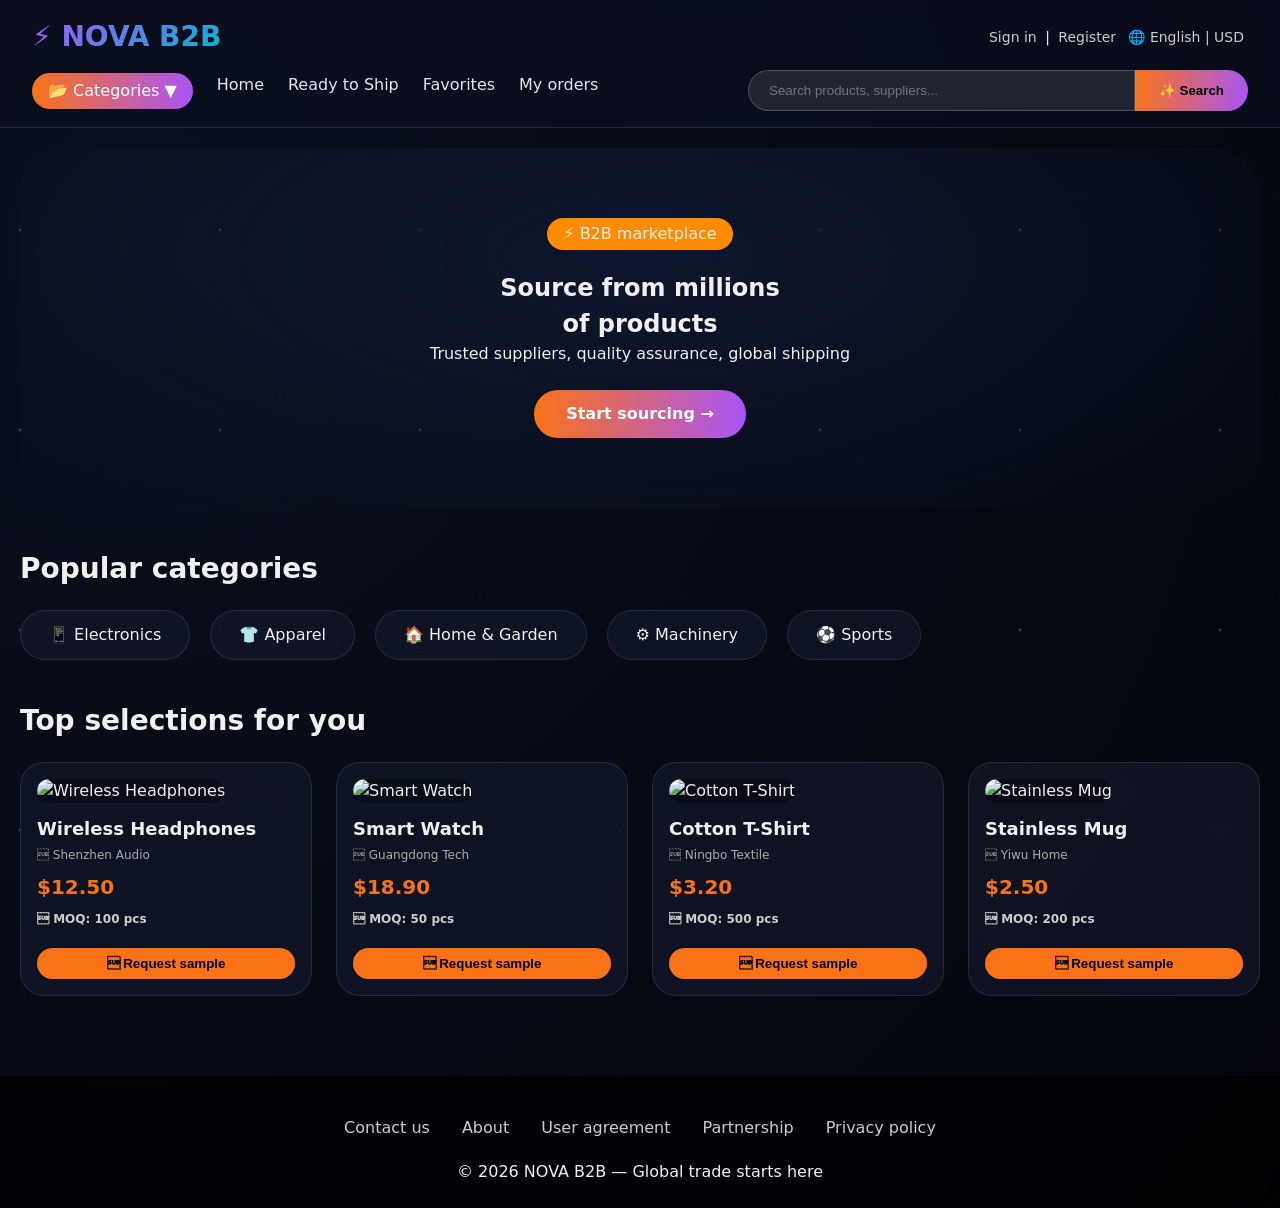
==== index.html @ e1faa7fc "Add files via upload" ====
<!DOCTYPE html>
<html lang="en">
<head>
    <meta charset="UTF-8">
    <meta name="viewport" content="width=device-width, initial-scale=1.0">
    <title>NOVA B2B – Global Trade</title>
    <link rel="stylesheet" href="style.css">
</head>
<body>

<div class="stars"></div>

<header>
    <div class="top-bar">
        <div class="logo">⚡ NOVA B2B</div>
        <div class="auth">
            <a href="#">Sign in</a> <span>|</span> <a href="#">Register</a>
            <span class="lang">🌐 English | USD</span>
        </div>
    </div>
    <div class="main-header">
        <nav class="categories-nav">
            <a href="#" class="cat-dropdown">📂 Categories ▼</a>
            <a href="index.html">Home</a>
            <a href="products.html">Ready to Ship</a>
            <a href="#">Favorites</a>
            <a href="#">My orders</a>
        </nav>
        <div class="search-glass">
            <input type="text" id="searchInput" placeholder="Search products, suppliers...">
            <button id="searchBtn">✨ Search</button>
        </div>
    </div>
</header>

<main>
    <section class="hero-b2b">
        <div class="hero-content">
            <span class="badge">⚡ B2B marketplace</span>
            <h1>Source from millions<br>of products</h1>
            <p>Trusted suppliers, quality assurance, global shipping</p>
            <a href="products.html" class="btn-glow">Start sourcing →</a>
        </div>
    </section>

    <section class="categories-b2b">
        <h2>Popular categories</h2>
        <div class="cat-flex">
            <div class="cat-card">📱 Electronics</div>
            <div class="cat-card">👕 Apparel</div>
            <div class="cat-card">🏠 Home & Garden</div>
            <div class="cat-card">⚙️ Machinery</div>
            <div class="cat-card">⚽ Sports</div>
        </div>
    </section>

    <section class="featured-suppliers">
        <h2>Top selections for you</h2>
        <div class="product-grid" id="featuredGrid"></div>
    </section>
</main>

<footer>
    <div class="footer-links">
        <a href="#">Contact us</a>
        <a href="#">About</a>
        <a href="#">User agreement</a>
        <a href="#">Partnership</a>
        <a href="#">Privacy policy</a>
    </div>
    <p>© 2026 NOVA B2B — Global trade starts here</p>
</footer>

<script src="script.js"></script>
</body>
</html>
---- style.css ----
* {
    margin: 0;
    padding: 0;
    box-sizing: border-box;
}

body {
    font-family: 'Poppins', system-ui, -apple-system, 'Segoe UI', sans-serif;
    background: radial-gradient(circle at 10% 20%, #0a0f1e, #03050b);
    color: #f0f0f0;
    line-height: 1.5;
    min-height: 100vh;
}

/* stars animation */
.stars {
    position: fixed;
    top: 0;
    left: 0;
    width: 100%;
    height: 100%;
    pointer-events: none;
    z-index: -1;
}
.stars::after {
    content: '';
    position: absolute;
    width: 100%;
    height: 100%;
    background-image: radial-gradient(2px 2px at 20px 30px, #fff, rgba(0,0,0,0)),
                      radial-gradient(1px 1px at 80px 200px, #fff, rgba(0,0,0,0));
    background-repeat: repeat;
    background-size: 200px 200px;
    opacity: 0.3;
    animation: twinkle 3s infinite alternate;
}
@keyframes twinkle {
    0% { opacity: 0.2; }
    100% { opacity: 0.6; }
}

/* glass header */
header {
    background: rgba(10, 15, 30, 0.7);
    backdrop-filter: blur(12px);
    border-bottom: 1px solid rgba(255,255,255,0.1);
    padding: 16px 32px;
    position: sticky;
    top: 0;
    z-index: 100;
}

.top-bar {
    display: flex;
    justify-content: space-between;
    align-items: center;
    flex-wrap: wrap;
    gap: 12px;
    font-size: 14px;
}

.logo {
    font-size: 28px;
    font-weight: 800;
    background: linear-gradient(135deg, #a855f7, #06b6d4);
    -webkit-background-clip: text;
    background-clip: text;
    color: transparent;
}

.auth a, .lang {
    color: #ccc;
    text-decoration: none;
    margin: 0 4px;
}
.auth a:hover {
    color: #a855f7;
}

.main-header {
    display: flex;
    justify-content: space-between;
    align-items: center;
    flex-wrap: wrap;
    gap: 20px;
    margin-top: 12px;
}

.categories-nav {
    display: flex;
    gap: 24px;
    flex-wrap: wrap;
}
.categories-nav a {
    color: #e2e8f0;
    text-decoration: none;
    font-weight: 500;
}
.cat-dropdown {
    background: linear-gradient(95deg, #f97316, #a855f7);
    padding: 6px 16px;
    border-radius: 40px;
    color: white !important;
}
.search-glass {
    display: flex;
    flex: 1;
    max-width: 500px;
}
.search-glass input {
    flex: 1;
    background: rgba(255,255,255,0.1);
    border: 1px solid rgba(255,255,255,0.2);
    border-radius: 60px 0 0 60px;
    padding: 12px 20px;
    color: white;
}
.search-glass button {
    background: linear-gradient(95deg, #f97316, #a855f7);
    border: none;
    border-radius: 0 60px 60px 0;
    padding: 0 24px;
    font-weight: bold;
    cursor: pointer;
}
.hero-b2b {
    background: radial-gradient(ellipse at 50% 30%, rgba(15,25,50,0.8), transparent);
    text-align: center;
    padding: 70px 20px;
    margin: 20px;
    border-radius: 48px;
}
.hero-content {
    max-width: 700px;
    margin: 0 auto;
}
.badge {
    background: #ff8c00;
    padding: 4px 16px;
    border-radius: 40px;
    display: inline-block;
    margin-bottom: 20px;
}
.hero h1 {
    font-size: 56px;
    background: linear-gradient(135deg, #fff, #a855f7);
    -webkit-background-clip: text;
    background-clip: text;
    color: transparent;
}
.btn-glow {
    background: linear-gradient(95deg, #f97316, #a855f7);
    border: none;
    padding: 12px 32px;
    border-radius: 60px;
    color: white;
    font-weight: bold;
    cursor: pointer;
    display: inline-block;
    text-decoration: none;
    margin-top: 24px;
}
.categories-b2b, .featured-suppliers {
    margin: 40px 20px;
}
h2 {
    font-size: 28px;
    margin-bottom: 20px;
}
.cat-flex {
    display: flex;
    gap: 20px;
    flex-wrap: wrap;
}
.cat-card {
    background: rgba(20, 25, 45, 0.6);
    backdrop-filter: blur(8px);
    padding: 12px 28px;
    border-radius: 60px;
    border: 1px solid rgba(255,255,255,0.1);
}
.product-grid {
    display: grid;
    grid-template-columns: repeat(auto-fill, minmax(260px, 1fr));
    gap: 24px;
    margin-top: 20px;
}
.product-card {
    background: rgba(20, 25, 45, 0.6);
    backdrop-filter: blur(8px);
    border-radius: 24px;
    padding: 16px;
    border: 1px solid rgba(255,255,255,0.1);
    transition: 0.2s;
}
.product-card:hover {
    transform: translateY(-5px);
    border-color: #f97316;
}
.product-card img {
    width: 100%;
    height: 180px;
    object-fit: contain;
    background: rgba(0,0,0,0.3);
    border-radius: 16px;
}
.product-card h3 {
    font-size: 18px;
    margin: 12px 0 4px;
}
.supplier-name {
    font-size: 12px;
    color: #aaa;
}
.price-b2b {
    font-size: 20px;
    font-weight: bold;
    color: #f97316;
    margin: 8px 0;
}
.moq {
    font-size: 12px;
    color: #ccc;
}
.order-btn {
    background: #f97316;
    border: none;
    width: 100%;
    padding: 8px;
    border-radius: 40px;
    margin-top: 12px;
    cursor: pointer;
    font-weight: bold;
}
.load-more {
    text-align: center;
    margin: 40px 0;
}
.detail-alibaba-glass {
    display: flex;
    gap: 48px;
    max-width: 1100px;
    margin: 50px auto;
    padding: 30px;
    background: rgba(20, 25, 45, 0.6);
    backdrop-filter: blur(12px);
    border-radius: 36px;
    border: 1px solid rgba(255,255,255,0.1);
    flex-wrap: wrap;
}
.detail-img {
    flex: 1;
}
.detail-img img {
    width: 100%;
    border-radius: 24px;
}
.detail-info {
    flex: 1;
}
.supplier {
    color: #a855f7;
    margin: 8px 0;
}
.price {
    font-size: 32px;
    color: #f97316;
    font-weight: bold;
}
.moq {
    font-weight: bold;
    margin: 8px 0;
}
.reviews-glass {
    max-width: 800px;
    margin: 30px auto;
    padding: 24px;
    background: rgba(20, 25, 45, 0.6);
    backdrop-filter: blur(8px);
    border-radius: 28px;
}
footer {
    background: rgba(0,0,0,0.6);
    backdrop-filter: blur(8px);
    margin-top: 80px;
    padding: 40px 24px 24px;
    text-align: center;
}
.footer-links {
    display: flex;
    flex-wrap: wrap;
    justify-content: center;
    gap: 32px;
    margin-bottom: 20px;
}
.footer-links a {
    color: #ccc;
    text-decoration: none;
}
.footer-links a:hover {
    color: #f97316;
}
@media (max-width: 700px) {
    header { padding: 16px; }
    .main-header { flex-direction: column; align-items: stretch; }
    .search-glass { max-width: 100%; }
    .hero h1 { font-size: 36px; }
    .product-grid { grid-template-columns: 1fr 1fr; gap: 12px; }
}
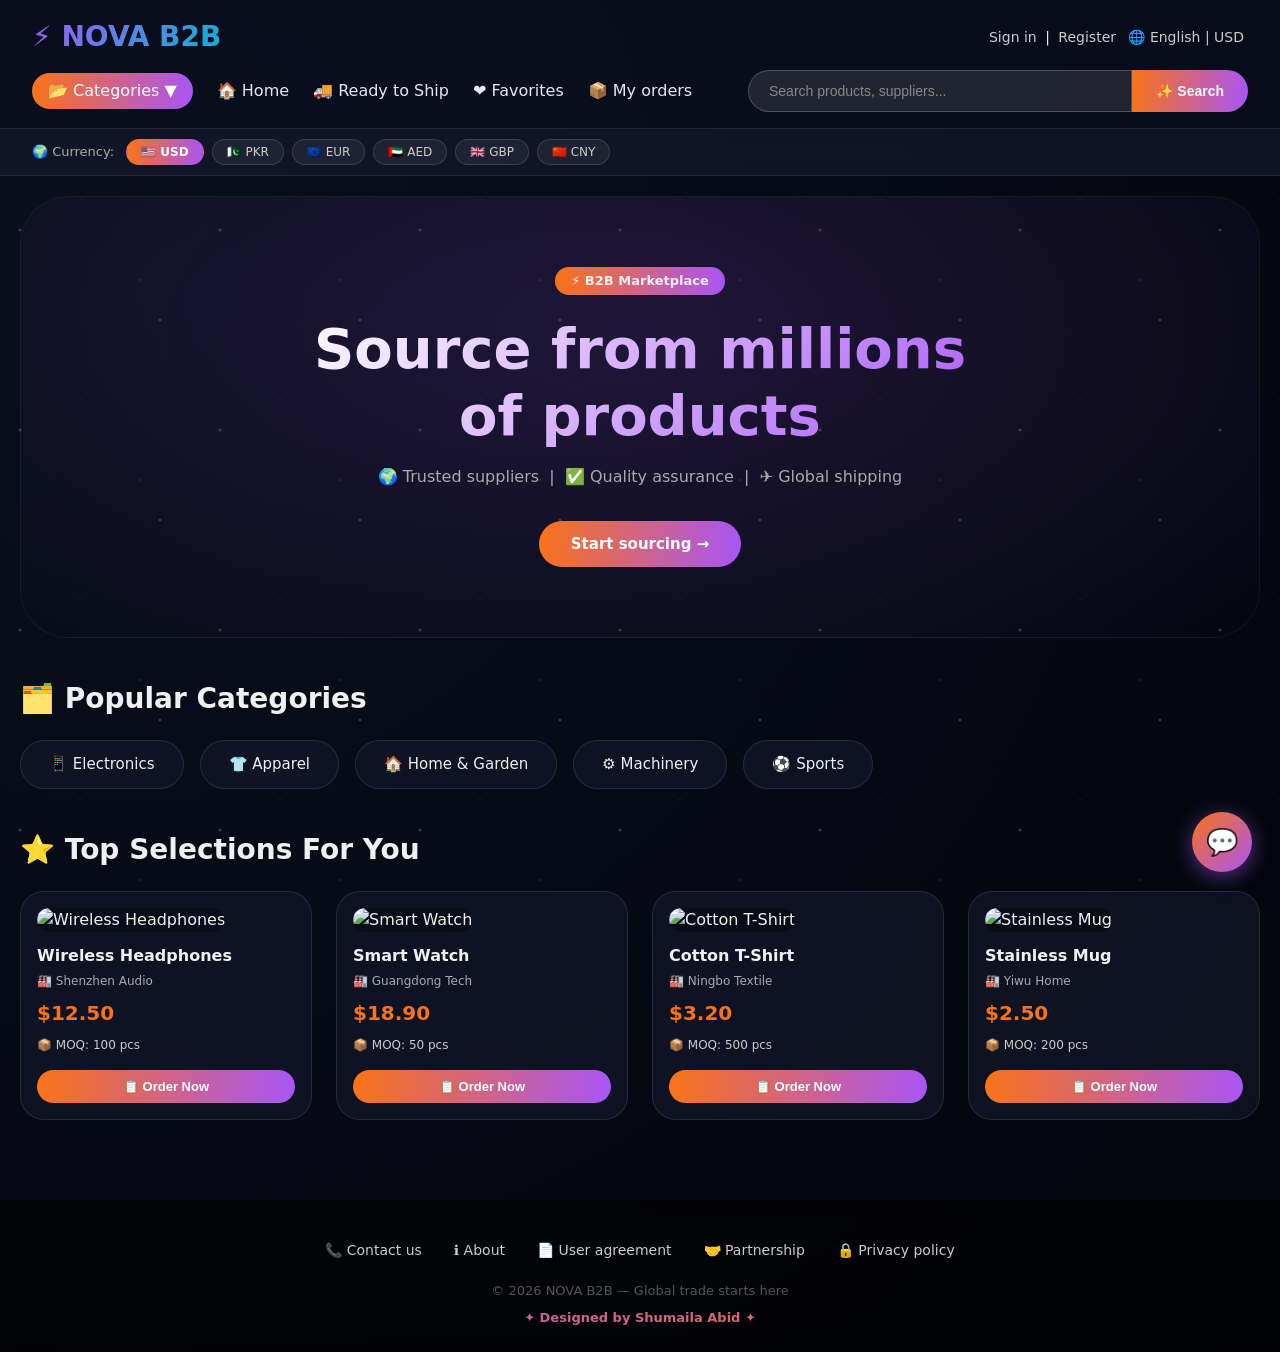
==== commit ae27b778: "Add files via upload" ====
--- a/index.html
+++ b/index.html
@@ -14,17 +14,17 @@
     <div class="top-bar">
         <div class="logo">⚡ NOVA B2B</div>
         <div class="auth">
-            <a href="#">Sign in</a> <span>|</span> <a href="#">Register</a>
+            <a href="auth.html">Sign in</a> <span>|</span> <a href="auth.html">Register</a>
             <span class="lang">🌐 English | USD</span>
         </div>
     </div>
     <div class="main-header">
         <nav class="categories-nav">
             <a href="#" class="cat-dropdown">📂 Categories ▼</a>
-            <a href="index.html">Home</a>
-            <a href="products.html">Ready to Ship</a>
-            <a href="#">Favorites</a>
-            <a href="#">My orders</a>
+            <a href="index.html">🏠 Home</a>
+            <a href="products.html">🚚 Ready to Ship</a>
+            <a href="#">❤️ Favorites</a>
+            <a href="#">📦 My orders</a>
         </nav>
         <div class="search-glass">
             <input type="text" id="searchInput" placeholder="Search products, suppliers...">
@@ -36,15 +36,15 @@
 <main>
     <section class="hero-b2b">
         <div class="hero-content">
-            <span class="badge">⚡ B2B marketplace</span>
+            <span class="badge">⚡ B2B Marketplace</span>
             <h1>Source from millions<br>of products</h1>
-            <p>Trusted suppliers, quality assurance, global shipping</p>
+            <p>🌍 Trusted suppliers &nbsp;|&nbsp; ✅ Quality assurance &nbsp;|&nbsp; ✈️ Global shipping</p>
             <a href="products.html" class="btn-glow">Start sourcing →</a>
         </div>
     </section>
 
     <section class="categories-b2b">
-        <h2>Popular categories</h2>
+        <h2>🗂️ Popular Categories</h2>
         <div class="cat-flex">
             <div class="cat-card">📱 Electronics</div>
             <div class="cat-card">👕 Apparel</div>
@@ -55,22 +55,25 @@
     </section>
 
     <section class="featured-suppliers">
-        <h2>Top selections for you</h2>
+        <h2>⭐ Top Selections For You</h2>
         <div class="product-grid" id="featuredGrid"></div>
     </section>
 </main>
 
 <footer>
     <div class="footer-links">
-        <a href="#">Contact us</a>
-        <a href="#">About</a>
-        <a href="#">User agreement</a>
-        <a href="#">Partnership</a>
-        <a href="#">Privacy policy</a>
+        <a href="#">📞 Contact us</a>
+        <a href="#">ℹ️ About</a>
+        <a href="#">📄 User agreement</a>
+        <a href="#">🤝 Partnership</a>
+        <a href="#">🔒 Privacy policy</a>
     </div>
     <p>© 2026 NOVA B2B — Global trade starts here</p>
+    <p style="margin-top:8px; font-size:13px; background: linear-gradient(135deg, #a855f7, #f97316); -webkit-background-clip:text; background-clip:text; color:transparent; font-weight:600;">✦ Designed by Shumaila Abid ✦</p>
 </footer>
 
 <script src="script.js"></script>
+<script src="chatbot.js"></script>
+<script src="currency.js"></script>
 </body>
-</html>+</html>
--- a/style.css
+++ b/style.css
@@ -12,7 +12,7 @@
     min-height: 100vh;
 }
 
-/* stars animation */
+/* ===== STARS ===== */
 .stars {
     position: fixed;
     top: 0;
@@ -28,7 +28,9 @@
     width: 100%;
     height: 100%;
     background-image: radial-gradient(2px 2px at 20px 30px, #fff, rgba(0,0,0,0)),
-                      radial-gradient(1px 1px at 80px 200px, #fff, rgba(0,0,0,0));
+                      radial-gradient(1px 1px at 80px 200px, #fff, rgba(0,0,0,0)),
+                      radial-gradient(1px 1px at 140px 80px, #fff, rgba(0,0,0,0)),
+                      radial-gradient(2px 2px at 160px 120px, #fff, rgba(0,0,0,0));
     background-repeat: repeat;
     background-size: 200px 200px;
     opacity: 0.3;
@@ -39,7 +41,7 @@
     100% { opacity: 0.6; }
 }
 
-/* glass header */
+/* ===== HEADER ===== */
 header {
     background: rgba(10, 15, 30, 0.7);
     backdrop-filter: blur(12px);
@@ -73,9 +75,7 @@
     text-decoration: none;
     margin: 0 4px;
 }
-.auth a:hover {
-    color: #a855f7;
-}
+.auth a:hover { color: #a855f7; }
 
 .main-header {
     display: flex;
@@ -90,18 +90,24 @@
     display: flex;
     gap: 24px;
     flex-wrap: wrap;
+    align-items: center;
 }
 .categories-nav a {
     color: #e2e8f0;
     text-decoration: none;
     font-weight: 500;
-}
+    transition: color 0.2s;
+}
+.categories-nav a:hover { color: #a855f7; }
+
 .cat-dropdown {
     background: linear-gradient(95deg, #f97316, #a855f7);
     padding: 6px 16px;
     border-radius: 40px;
     color: white !important;
 }
+
+/* ===== SEARCH ===== */
 .search-glass {
     display: flex;
     flex: 1;
@@ -114,7 +120,14 @@
     border-radius: 60px 0 0 60px;
     padding: 12px 20px;
     color: white;
-}
+    font-size: 14px;
+    outline: none;
+    transition: border-color 0.2s;
+}
+.search-glass input:focus {
+    border-color: #a855f7;
+}
+.search-glass input::placeholder { color: #888; }
 .search-glass button {
     background: linear-gradient(95deg, #f97316, #a855f7);
     border: none;
@@ -122,31 +135,48 @@
     padding: 0 24px;
     font-weight: bold;
     cursor: pointer;
-}
+    color: white;
+    font-size: 14px;
+    transition: opacity 0.2s;
+}
+.search-glass button:hover { opacity: 0.85; }
+
+/* ===== HERO ===== */
 .hero-b2b {
-    background: radial-gradient(ellipse at 50% 30%, rgba(15,25,50,0.8), transparent);
+    background: radial-gradient(ellipse at 50% 30%, rgba(168,85,247,0.15), transparent);
     text-align: center;
     padding: 70px 20px;
     margin: 20px;
     border-radius: 48px;
+    border: 1px solid rgba(255,255,255,0.05);
 }
 .hero-content {
     max-width: 700px;
     margin: 0 auto;
 }
 .badge {
-    background: #ff8c00;
+    background: linear-gradient(95deg, #f97316, #a855f7);
     padding: 4px 16px;
     border-radius: 40px;
     display: inline-block;
     margin-bottom: 20px;
-}
-.hero h1 {
+    font-size: 13px;
+    font-weight: 600;
+}
+.hero-b2b h1 {
     font-size: 56px;
+    font-weight: 800;
     background: linear-gradient(135deg, #fff, #a855f7);
     -webkit-background-clip: text;
     background-clip: text;
     color: transparent;
+    line-height: 1.2;
+    margin-bottom: 16px;
+}
+.hero-b2b p {
+    color: #aaa;
+    font-size: 16px;
+    margin-bottom: 8px;
 }
 .btn-glow {
     background: linear-gradient(95deg, #f97316, #a855f7);
@@ -159,17 +189,26 @@
     display: inline-block;
     text-decoration: none;
     margin-top: 24px;
-}
+    font-size: 15px;
+    transition: opacity 0.2s, transform 0.2s;
+}
+.btn-glow:hover {
+    opacity: 0.9;
+    transform: translateY(-2px);
+}
+
+/* ===== CATEGORIES ===== */
 .categories-b2b, .featured-suppliers {
     margin: 40px 20px;
 }
 h2 {
     font-size: 28px;
+    font-weight: 700;
     margin-bottom: 20px;
 }
 .cat-flex {
     display: flex;
-    gap: 20px;
+    gap: 16px;
     flex-wrap: wrap;
 }
 .cat-card {
@@ -178,7 +217,16 @@
     padding: 12px 28px;
     border-radius: 60px;
     border: 1px solid rgba(255,255,255,0.1);
-}
+    cursor: pointer;
+    transition: 0.2s;
+    font-size: 15px;
+}
+.cat-card:hover {
+    border-color: #a855f7;
+    background: rgba(168,85,247,0.15);
+}
+
+/* ===== PRODUCT GRID ===== */
 .product-grid {
     display: grid;
     grid-template-columns: repeat(auto-fill, minmax(260px, 1fr));
@@ -192,10 +240,12 @@
     padding: 16px;
     border: 1px solid rgba(255,255,255,0.1);
     transition: 0.2s;
+    cursor: pointer;
 }
 .product-card:hover {
     transform: translateY(-5px);
     border-color: #f97316;
+    box-shadow: 0 8px 32px rgba(249,115,22,0.15);
 }
 .product-card img {
     width: 100%;
@@ -205,12 +255,14 @@
     border-radius: 16px;
 }
 .product-card h3 {
-    font-size: 18px;
+    font-size: 16px;
+    font-weight: 600;
     margin: 12px 0 4px;
 }
 .supplier-name {
     font-size: 12px;
     color: #aaa;
+    margin-bottom: 4px;
 }
 .price-b2b {
     font-size: 20px;
@@ -221,21 +273,40 @@
 .moq {
     font-size: 12px;
     color: #ccc;
+    margin-bottom: 4px;
 }
 .order-btn {
-    background: #f97316;
+    background: linear-gradient(95deg, #f97316, #a855f7);
     border: none;
     width: 100%;
-    padding: 8px;
+    padding: 9px;
     border-radius: 40px;
     margin-top: 12px;
     cursor: pointer;
     font-weight: bold;
-}
+    color: white;
+    font-size: 13px;
+    transition: opacity 0.2s;
+}
+.order-btn:hover { opacity: 0.85; }
+
+/* ===== LOAD MORE ===== */
 .load-more {
     text-align: center;
     margin: 40px 0;
 }
+.page-title {
+    text-align: center;
+    font-size: 32px;
+    font-weight: 800;
+    margin: 30px 20px 10px;
+    background: linear-gradient(135deg, #fff, #a855f7);
+    -webkit-background-clip: text;
+    background-clip: text;
+    color: transparent;
+}
+
+/* ===== PRODUCT DETAIL PAGE ===== */
 .detail-alibaba-glass {
     display: flex;
     gap: 48px;
@@ -250,6 +321,7 @@
 }
 .detail-img {
     flex: 1;
+    min-width: 280px;
 }
 .detail-img img {
     width: 100%;
@@ -257,20 +329,54 @@
 }
 .detail-info {
     flex: 1;
+    min-width: 280px;
+}
+.detail-info h1 {
+    font-size: 28px;
+    font-weight: 700;
+    margin-bottom: 12px;
 }
 .supplier {
     color: #a855f7;
     margin: 8px 0;
+    font-size: 14px;
 }
 .price {
     font-size: 32px;
     color: #f97316;
     font-weight: bold;
-}
-.moq {
-    font-weight: bold;
+    margin: 12px 0;
+}
+.detail-info .moq {
+    font-weight: bold;
+    font-size: 14px;
+    color: #ccc;
     margin: 8px 0;
 }
+.detail-info p {
+    color: #aaa;
+    margin: 8px 0;
+    font-size: 14px;
+}
+.detail-info label {
+    display: block;
+    margin-top: 16px;
+    margin-bottom: 6px;
+    font-size: 14px;
+    color: #ccc;
+}
+.detail-info select {
+    background: rgba(255,255,255,0.08);
+    border: 1px solid rgba(255,255,255,0.2);
+    border-radius: 40px;
+    padding: 8px 16px;
+    color: white;
+    font-size: 14px;
+    cursor: pointer;
+    outline: none;
+}
+
+/* ===== REVIEWS ===== */
 .reviews-glass {
     max-width: 800px;
     margin: 30px auto;
@@ -278,7 +384,22 @@
     background: rgba(20, 25, 45, 0.6);
     backdrop-filter: blur(8px);
     border-radius: 28px;
-}
+    border: 1px solid rgba(255,255,255,0.1);
+}
+.reviews-glass h3 {
+    font-size: 20px;
+    font-weight: 600;
+    margin-bottom: 16px;
+}
+.reviews-glass div {
+    padding: 10px 0;
+    border-bottom: 1px solid rgba(255,255,255,0.06);
+    color: #ccc;
+    font-size: 14px;
+}
+.reviews-glass div:last-child { border-bottom: none; }
+
+/* ===== FOOTER ===== */
 footer {
     background: rgba(0,0,0,0.6);
     backdrop-filter: blur(8px);
@@ -296,14 +417,79 @@
 .footer-links a {
     color: #ccc;
     text-decoration: none;
-}
-.footer-links a:hover {
-    color: #f97316;
-}
+    font-size: 14px;
+    transition: color 0.2s;
+}
+.footer-links a:hover { color: #f97316; }
+footer p {
+    color: #555;
+    font-size: 13px;
+}
+
+/* ===== MOBILE ===== */
 @media (max-width: 700px) {
     header { padding: 16px; }
     .main-header { flex-direction: column; align-items: stretch; }
     .search-glass { max-width: 100%; }
-    .hero h1 { font-size: 36px; }
+    .hero-b2b h1 { font-size: 36px; }
     .product-grid { grid-template-columns: 1fr 1fr; gap: 12px; }
-}+    .detail-alibaba-glass { flex-direction: column; gap: 24px; margin: 20px; padding: 20px; }
+    .logo { font-size: 22px; }
+    h2 { font-size: 22px; }
+}
+
+/* ===== TABLET (768px - 1024px) ===== */
+@media (max-width: 1024px) and (min-width: 701px) {
+    .hero-b2b h1 { font-size: 42px; }
+    .product-grid { grid-template-columns: repeat(auto-fill, minmax(200px, 1fr)); }
+    .detail-alibaba-glass { gap: 28px; padding: 24px; }
+    header { padding: 16px 20px; }
+}
+
+/* ===== MOBILE FIXES (max 700px) ===== */
+@media (max-width: 700px) {
+    /* Header */
+    .top-bar { flex-direction: column; align-items: flex-start; gap: 6px; }
+    .categories-nav { gap: 12px; font-size: 13px; }
+    .cat-dropdown { padding: 4px 12px; font-size: 12px; }
+
+    /* Hero */
+    .hero-b2b { padding: 40px 16px; margin: 12px; border-radius: 28px; }
+    .hero-b2b h1 { font-size: 30px; }
+    .hero-b2b p { font-size: 13px; }
+    .btn-glow { padding: 10px 24px; font-size: 14px; }
+    .badge { font-size: 12px; }
+
+    /* Categories */
+    .cat-flex { gap: 10px; }
+    .cat-card { padding: 8px 16px; font-size: 13px; }
+    .categories-b2b, .featured-suppliers { margin: 24px 12px; }
+
+    /* Products grid - 1 column on very small, 2 on normal mobile */
+    .product-grid { grid-template-columns: 1fr 1fr; gap: 10px; }
+    .product-card { padding: 12px; border-radius: 16px; }
+    .product-card img { height: 130px; }
+    .product-card h3 { font-size: 13px; }
+    .price-b2b { font-size: 15px; }
+    .order-btn { font-size: 11px; padding: 7px; }
+
+    /* Page title */
+    .page-title { font-size: 24px; margin: 20px 12px 8px; }
+
+    /* Detail page */
+    .detail-info h1 { font-size: 20px; }
+    .price { font-size: 24px; }
+    .reviews-glass { margin: 16px 12px; padding: 16px; }
+
+    /* Footer */
+    .footer-links { gap: 16px; }
+    .footer-links a { font-size: 12px; }
+}
+
+/* ===== VERY SMALL PHONES (max 400px) ===== */
+@media (max-width: 400px) {
+    .product-grid { grid-template-columns: 1fr; }
+    .hero-b2b h1 { font-size: 26px; }
+    .logo { font-size: 20px; }
+}
+
